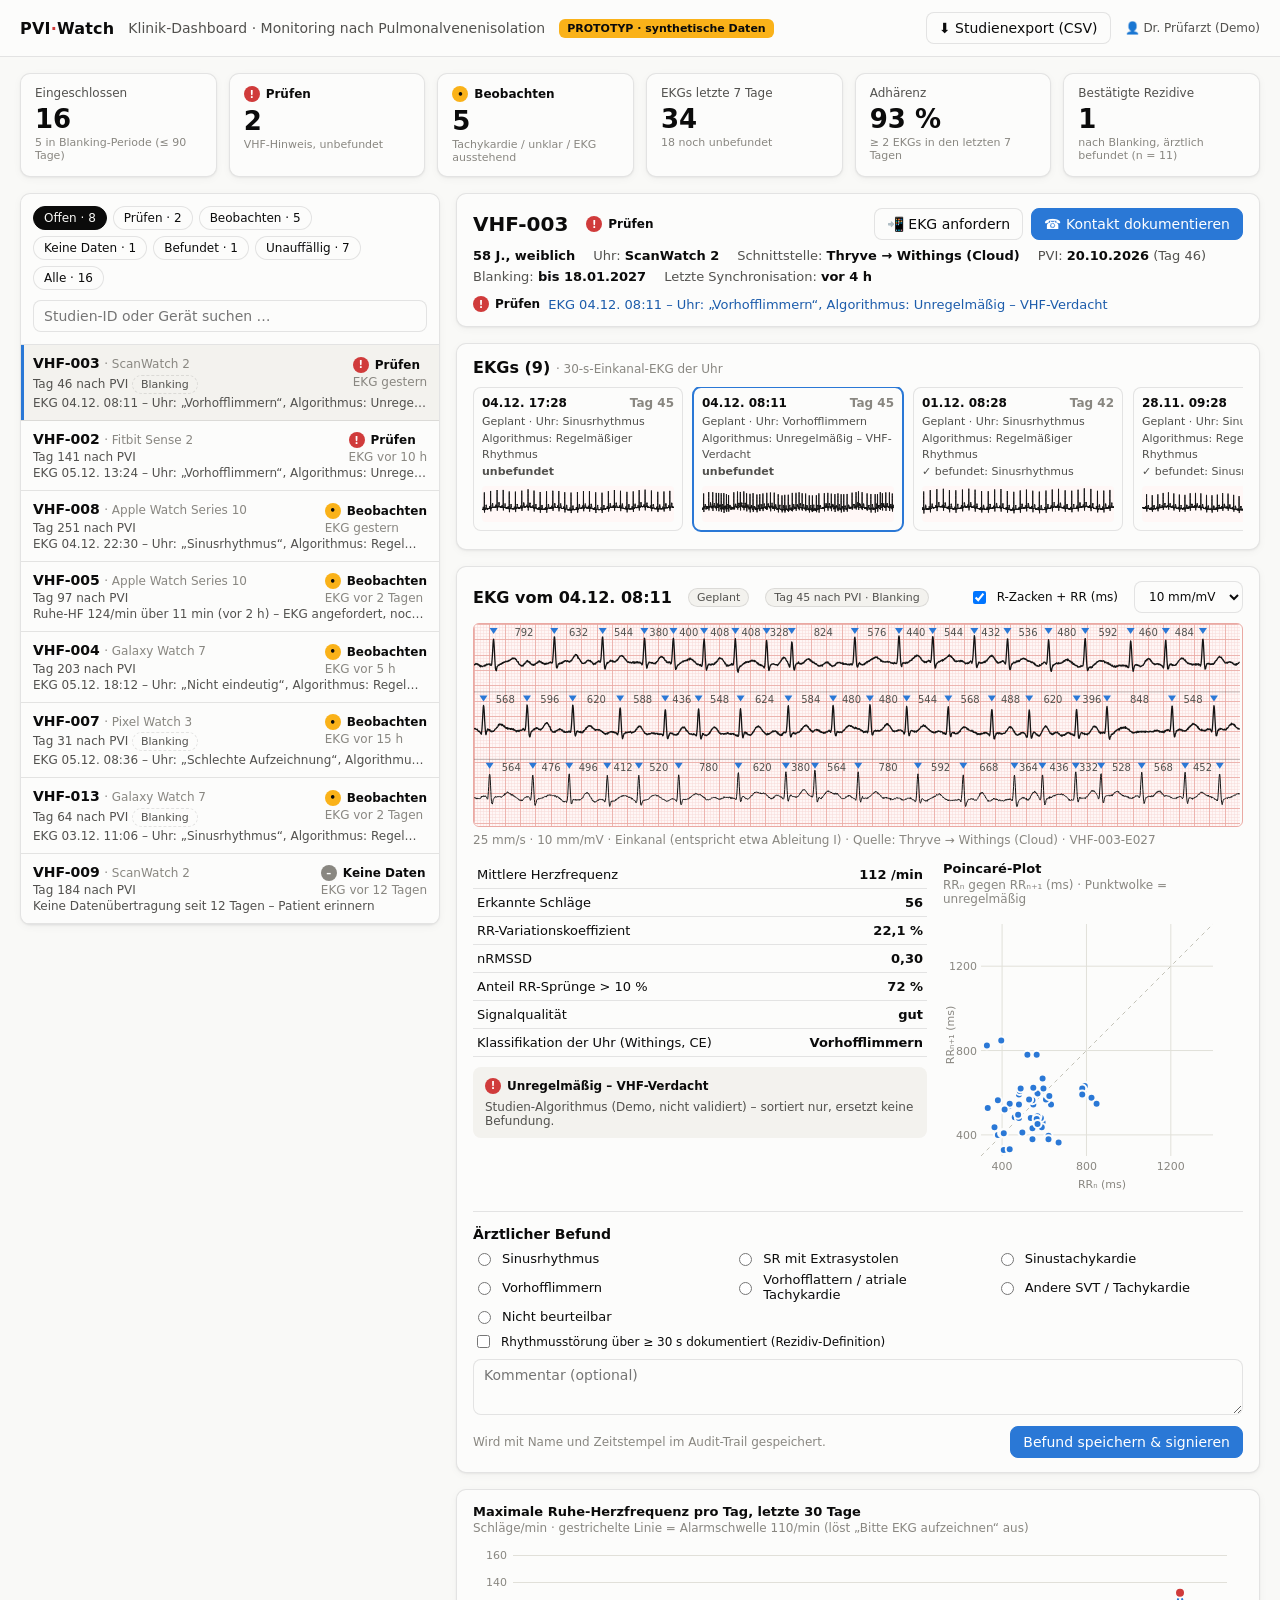
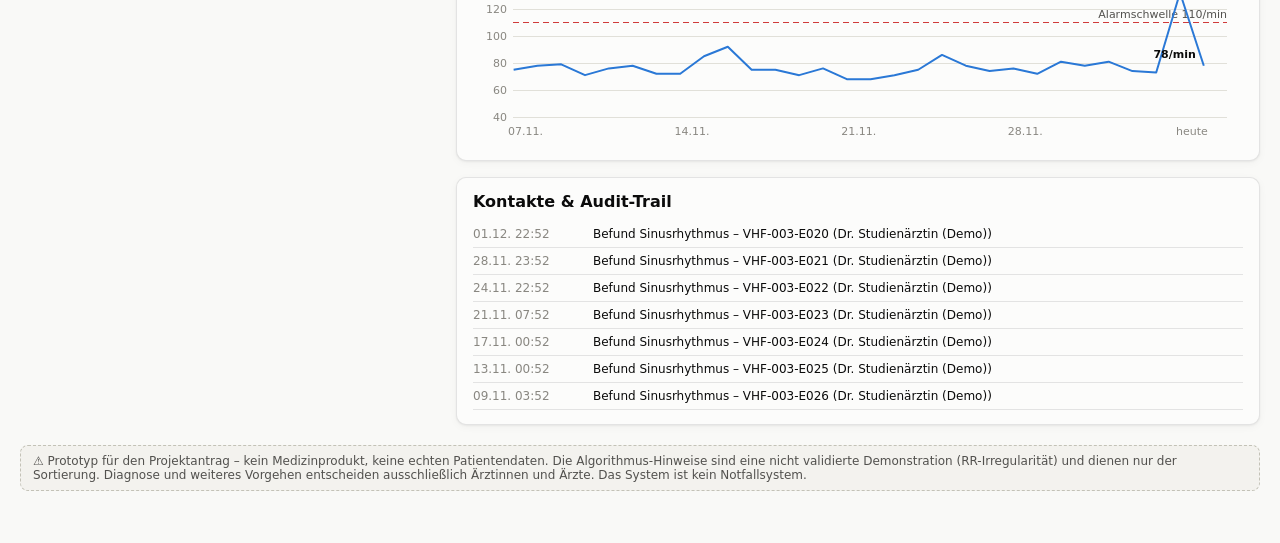
==== dashboard.html @ af29a7f8 "PVI-Watch Prototyp (synthetische Daten) für Projektantrag Co-Authored-By: Claude Opus 5.5 <noreply@a" ====
<!doctype html>
<html lang="de">
<head>
<meta charset="utf-8">
<meta name="robots" content="noindex, nofollow">
<meta name="viewport" content="width=device-width, initial-scale=1">
<title>PVI-Watch · Klinik-Dashboard (Prototyp)</title>
<link rel="stylesheet" href="assets/style.css">
<style>
  .topbar { display: flex; align-items: center; gap: 14px; padding: 12px 20px; background: var(--surface); border-bottom: 1px solid var(--border); position: sticky; top: 0; z-index: 10; }
  .logo { font-weight: 700; font-size: 16px; letter-spacing: .2px; }
  .logo span { color: var(--critical); }
  .proto { font-size: 11px; font-weight: 600; padding: 3px 8px; border-radius: 6px; background: var(--warning); color: #0b0b0b; }
  .wrap { padding: 16px 20px 40px; max-width: 1640px; margin: 0 auto; }
  .kpis { display: grid; grid-template-columns: repeat(6, minmax(0, 1fr)); gap: 12px; margin-bottom: 16px; }
  .kpi { padding: 12px 14px; }
  .kpi .v { font-size: 26px; font-weight: 600; margin-top: 4px; }
  .kpi .l { font-size: 12px; color: var(--ink-2); display: flex; align-items: center; gap: 6px; }
  .kpi .s { font-size: 11px; color: var(--muted); margin-top: 2px; }
  .layout { display: grid; grid-template-columns: 420px minmax(0, 1fr); gap: 16px; align-items: start; }
  .list { padding: 0; overflow: hidden; position: sticky; top: 70px; max-height: calc(100vh - 90px); display: flex; flex-direction: column; }
  .list-head { padding: 12px; border-bottom: 1px solid var(--border); display: flex; flex-direction: column; gap: 10px; }
  .chips { display: flex; flex-wrap: wrap; gap: 6px; }
  .chip { font-size: 12px; padding: 4px 10px; border-radius: 99px; }
  .chip.active { background: var(--ink); color: var(--page); border-color: var(--ink); }
  .plist { overflow: auto; }
  .prow { padding: 10px 12px; border-bottom: 1px solid var(--border); cursor: pointer; display: grid; grid-template-columns: 1fr auto; gap: 2px 10px; }
  .prow:hover { background: var(--surface-2); }
  .prow.sel { background: var(--surface-2); box-shadow: inset 3px 0 0 var(--accent); }
  .prow .id { font-weight: 600; }
  .prow .why { grid-column: 1 / -1; font-size: 12px; color: var(--ink-2); white-space: nowrap; overflow: hidden; text-overflow: ellipsis; }
  .detail { display: flex; flex-direction: column; gap: 16px; min-width: 0; }
  .sec { padding: 14px 16px; }
  .sec h2 { margin-bottom: 10px; }
  .phead { display: flex; flex-wrap: wrap; align-items: center; gap: 10px 18px; }
  .phead .pid { font-size: 20px; font-weight: 700; }
  .facts { display: flex; flex-wrap: wrap; gap: 6px 18px; font-size: 13px; color: var(--ink-2); margin-top: 8px; }
  .facts b { color: var(--ink); font-weight: 600; }
  .reasons { margin: 12px 0 0; padding: 0; list-style: none; display: flex; flex-direction: column; gap: 6px; }
  .reasons li { display: flex; gap: 8px; align-items: center; font-size: 13px; }
  .reasons li a { cursor: pointer; }
  .ecg-strip { display: flex; gap: 10px; overflow-x: auto; padding-bottom: 4px; }
  .ecard { flex: 0 0 210px; border: 1px solid var(--border); border-radius: 8px; padding: 8px; cursor: pointer; background: var(--surface); }
  .ecard.sel { outline: 2px solid var(--accent); outline-offset: -1px; }
  .ecard .t { font-size: 12px; font-weight: 600; display: flex; justify-content: space-between; gap: 6px; }
  .ecard .c { font-size: 11px; color: var(--ink-2); margin-top: 4px; line-height: 1.5; }
  .ecard canvas { display: block; margin-top: 6px; border-radius: 4px; }
  .viewer-head { display: flex; flex-wrap: wrap; gap: 8px 16px; align-items: center; margin-bottom: 10px; }
  .ecgwrap { position: relative; border-radius: 6px; overflow: hidden; border: 1px solid var(--ecg-major); }
  .ecgwrap canvas { display: block; }
  .hline { position: absolute; top: 0; width: 1px; background: var(--accent); pointer-events: none; display: none; }
  .grid2 { display: grid; grid-template-columns: minmax(0, 1fr) 300px; gap: 16px; margin-top: 14px; }
  table.meas { width: 100%; border-collapse: collapse; font-size: 13px; }
  table.meas td { padding: 6px 4px; border-bottom: 1px solid var(--border); }
  table.meas td:last-child { text-align: right; font-variant-numeric: tabular-nums; font-weight: 600; }
  .algo-box { margin-top: 10px; padding: 10px 12px; border-radius: 8px; background: var(--surface-2); font-size: 13px; }
  .review { margin-top: 14px; padding-top: 14px; border-top: 1px solid var(--border); }
  .opts { display: grid; grid-template-columns: repeat(auto-fill, minmax(220px, 1fr)); gap: 6px 14px; margin: 8px 0; }
  .opts label { display: flex; gap: 8px; align-items: center; font-size: 13px; cursor: pointer; }
  .signed { padding: 10px 12px; border-radius: 8px; border: 1px solid var(--border); display: flex; gap: 12px; align-items: center; flex-wrap: wrap; }
  .chart-title { font-size: 13px; font-weight: 600; margin-bottom: 2px; }
  .chart-sub { font-size: 12px; color: var(--muted); margin-bottom: 8px; }
  .log { list-style: none; margin: 0; padding: 0; font-size: 12px; }
  .log li { padding: 6px 0; border-bottom: 1px solid var(--border); display: grid; grid-template-columns: 110px 1fr; gap: 10px; }
  .modal-bg { position: fixed; inset: 0; background: rgba(0,0,0,.35); display: none; place-items: center; z-index: 40; }
  .modal { width: 440px; padding: 18px; display: flex; flex-direction: column; gap: 10px; }
  .empty { padding: 40px; text-align: center; color: var(--muted); }
  @media (max-width: 1200px) { .kpis { grid-template-columns: repeat(3, 1fr); } .layout { grid-template-columns: 1fr; } .list { position: static; max-height: 420px; } .grid2 { grid-template-columns: 1fr; } }
</style>
</head>
<body>
<div class="topbar">
  <div class="logo">PVI<span>·</span>Watch</div>
  <div class="ink2">Klinik-Dashboard · Monitoring nach Pulmonalvenenisolation</div>
  <span class="proto">PROTOTYP · synthetische Daten</span>
  <div class="spacer"></div>
  <button id="btnExport" title="Alle EKGs mit Algorithmus-Hinweis und ärztlichem Befund als CSV (für Statistik/REDCap)">⬇ Studienexport (CSV)</button>
  <span class="small ink2">👤 Dr. Prüfarzt (Demo)</span>
</div>

<div class="wrap">
  <div class="kpis" id="kpis"></div>
  <div class="layout">
    <aside class="card list">
      <div class="list-head">
        <div class="chips" id="chips"></div>
        <input type="search" id="search" placeholder="Studien-ID oder Gerät suchen …">
      </div>
      <div class="plist" id="plist"></div>
    </aside>
    <section class="detail" id="detail"></section>
  </div>
  <p class="disclaimer" style="margin-top:20px">
    ⚠ Prototyp für den Projektantrag – kein Medizinprodukt, keine echten Patientendaten. Die Algorithmus-Hinweise sind eine
    nicht validierte Demonstration (RR-Irregularität) und dienen nur der Sortierung. Diagnose und weiteres Vorgehen entscheiden ausschließlich Ärztinnen und Ärzte.
    Das System ist kein Notfallsystem.
  </p>
</div>

<div class="modal-bg" id="modalBg">
  <div class="card modal">
    <h2>Patientenkontakt dokumentieren</h2>
    <div class="small ink2" id="modalPid"></div>
    <label class="small">Art des Kontakts
      <select id="cMethod" style="width:100%;margin-top:4px">
        <option>Telefonat</option><option>Nachricht über Studien-App</option><option>Videosprechstunde</option><option>Einbestellung Rhythmusambulanz</option><option>Nicht erreicht</option>
      </select>
    </label>
    <label class="small">Notiz / Ergebnis
      <textarea id="cNote" placeholder="z. B. Patient symptomatisch, Termin Langzeit-EKG am …"></textarea>
    </label>
    <div class="row"><div class="spacer"></div><button id="cCancel">Abbrechen</button><button class="primary" id="cSave">Speichern</button></div>
  </div>
</div>

<div class="tooltip" id="tip"></div>
<div class="toast" id="toast"></div>

<script src="assets/ecg.js"></script>
<script src="assets/data.js"></script>
<script src="assets/dashboard.js"></script>
</body>
</html>
---- assets/style.css ----
/* PVI-Watch Prototyp – gemeinsame Styles */
:root {
  color-scheme: light;
  --page: #f9f9f7;
  --surface: #fcfcfb;
  --surface-2: #f3f2ee;
  --ink: #0b0b0b;
  --ink-2: #52514e;
  --muted: #898781;
  --grid: #e1e0d9;
  --axis: #c3c2b7;
  --border: rgba(11, 11, 11, 0.10);
  --accent: #2a78d6;
  --accent-ink: #1c5cab;
  --good: #0ca30c;
  --good-ink: #006300;
  --warning: #fab219;
  --serious: #ec835a;
  --critical: #d03b3b;
  --none: #898781;
  --ecg-paper: #fff7f6;
  --ecg-minor: #f6d9d6;
  --ecg-major: #eaa9a3;
  --ecg-trace: #141414;
  --radius: 10px;
  --shadow: 0 1px 2px rgba(0,0,0,.05), 0 2px 8px rgba(0,0,0,.04);
  font-family: system-ui, -apple-system, "Segoe UI", sans-serif;
  font-size: 14px;
  color: var(--ink);
  background: var(--page);
}
@media (prefers-color-scheme: dark) {
  :root {
    color-scheme: dark;
    --page: #0d0d0d;
    --surface: #1a1a19;
    --surface-2: #232321;
    --ink: #f0efec;
    --ink-2: #c3c2b7;
    --grid: #2c2c2a;
    --axis: #383835;
    --border: rgba(255,255,255,0.10);
    --accent: #3987e5;
    --accent-ink: #86b6ef;
    --good-ink: #0ca30c;
    --shadow: none;
  }
}
* { box-sizing: border-box; }
body { margin: 0; background: var(--page); color: var(--ink); }
h1, h2, h3, h4 { margin: 0; font-weight: 600; }
h1 { font-size: 22px; }
h2 { font-size: 16px; }
h3 { font-size: 14px; }
a { color: var(--accent-ink); }
button {
  font: inherit; cursor: pointer; border-radius: 8px; border: 1px solid var(--border);
  background: var(--surface); color: var(--ink); padding: 7px 12px;
}
button:hover { background: var(--surface-2); }
button.primary { background: var(--accent); border-color: var(--accent); color: #fff; }
button.primary:hover { filter: brightness(1.07); }
button.danger { border-color: var(--critical); color: var(--critical); }
button:disabled { opacity: .5; cursor: default; }
input[type=text], input[type=search], textarea, select {
  font: inherit; color: var(--ink); background: var(--surface);
  border: 1px solid var(--border); border-radius: 8px; padding: 7px 10px;
}
textarea { width: 100%; resize: vertical; min-height: 56px; }
.card { background: var(--surface); border: 1px solid var(--border); border-radius: var(--radius); box-shadow: var(--shadow); }
.muted { color: var(--muted); }
.ink2 { color: var(--ink-2); }
.small { font-size: 12px; }
.tnum { font-variant-numeric: tabular-nums; }
.row { display: flex; gap: 8px; align-items: center; }
.spacer { flex: 1; }

/* Status-Badges: Farbe + Symbol + Text (nie Farbe allein) */
.badge { display: inline-flex; align-items: center; gap: 6px; font-size: 12px; font-weight: 600; color: var(--ink); white-space: nowrap; }
.badge .dot { width: 16px; height: 16px; border-radius: 50%; display: inline-grid; place-items: center; font-size: 10px; font-weight: 800; color: #fff; }
.badge.critical .dot { background: var(--critical); }
.badge.warning .dot { background: var(--warning); color: #0b0b0b; }
.badge.good .dot { background: var(--good); }
.badge.none .dot { background: var(--none); }
.badge.info .dot, .badge.done .dot { background: var(--accent); }

.pill { display: inline-block; font-size: 11px; padding: 2px 8px; border-radius: 99px; background: var(--surface-2); color: var(--ink-2); border: 1px solid var(--border); white-space: nowrap; }
.pill.endpoint { background: var(--critical); color: #fff; border-color: transparent; }
.pill.blanking { background: transparent; border-style: dashed; }

.disclaimer { font-size: 12px; color: var(--ink-2); background: var(--surface-2); border: 1px dashed var(--axis); border-radius: 8px; padding: 8px 12px; }

.tooltip {
  position: fixed; pointer-events: none; z-index: 50; background: var(--surface); color: var(--ink);
  border: 1px solid var(--border); box-shadow: 0 4px 16px rgba(0,0,0,.12); border-radius: 8px;
  padding: 6px 9px; font-size: 12px; line-height: 1.45; display: none; white-space: nowrap;
}
.tooltip b { font-weight: 600; }

.toast {
  position: fixed; right: 20px; bottom: 20px; z-index: 60; background: var(--ink); color: var(--page);
  padding: 10px 14px; border-radius: 10px; font-size: 13px; box-shadow: 0 6px 20px rgba(0,0,0,.2);
  transform: translateY(20px); opacity: 0; transition: all .25s;
}
.toast.show { transform: none; opacity: 1; }
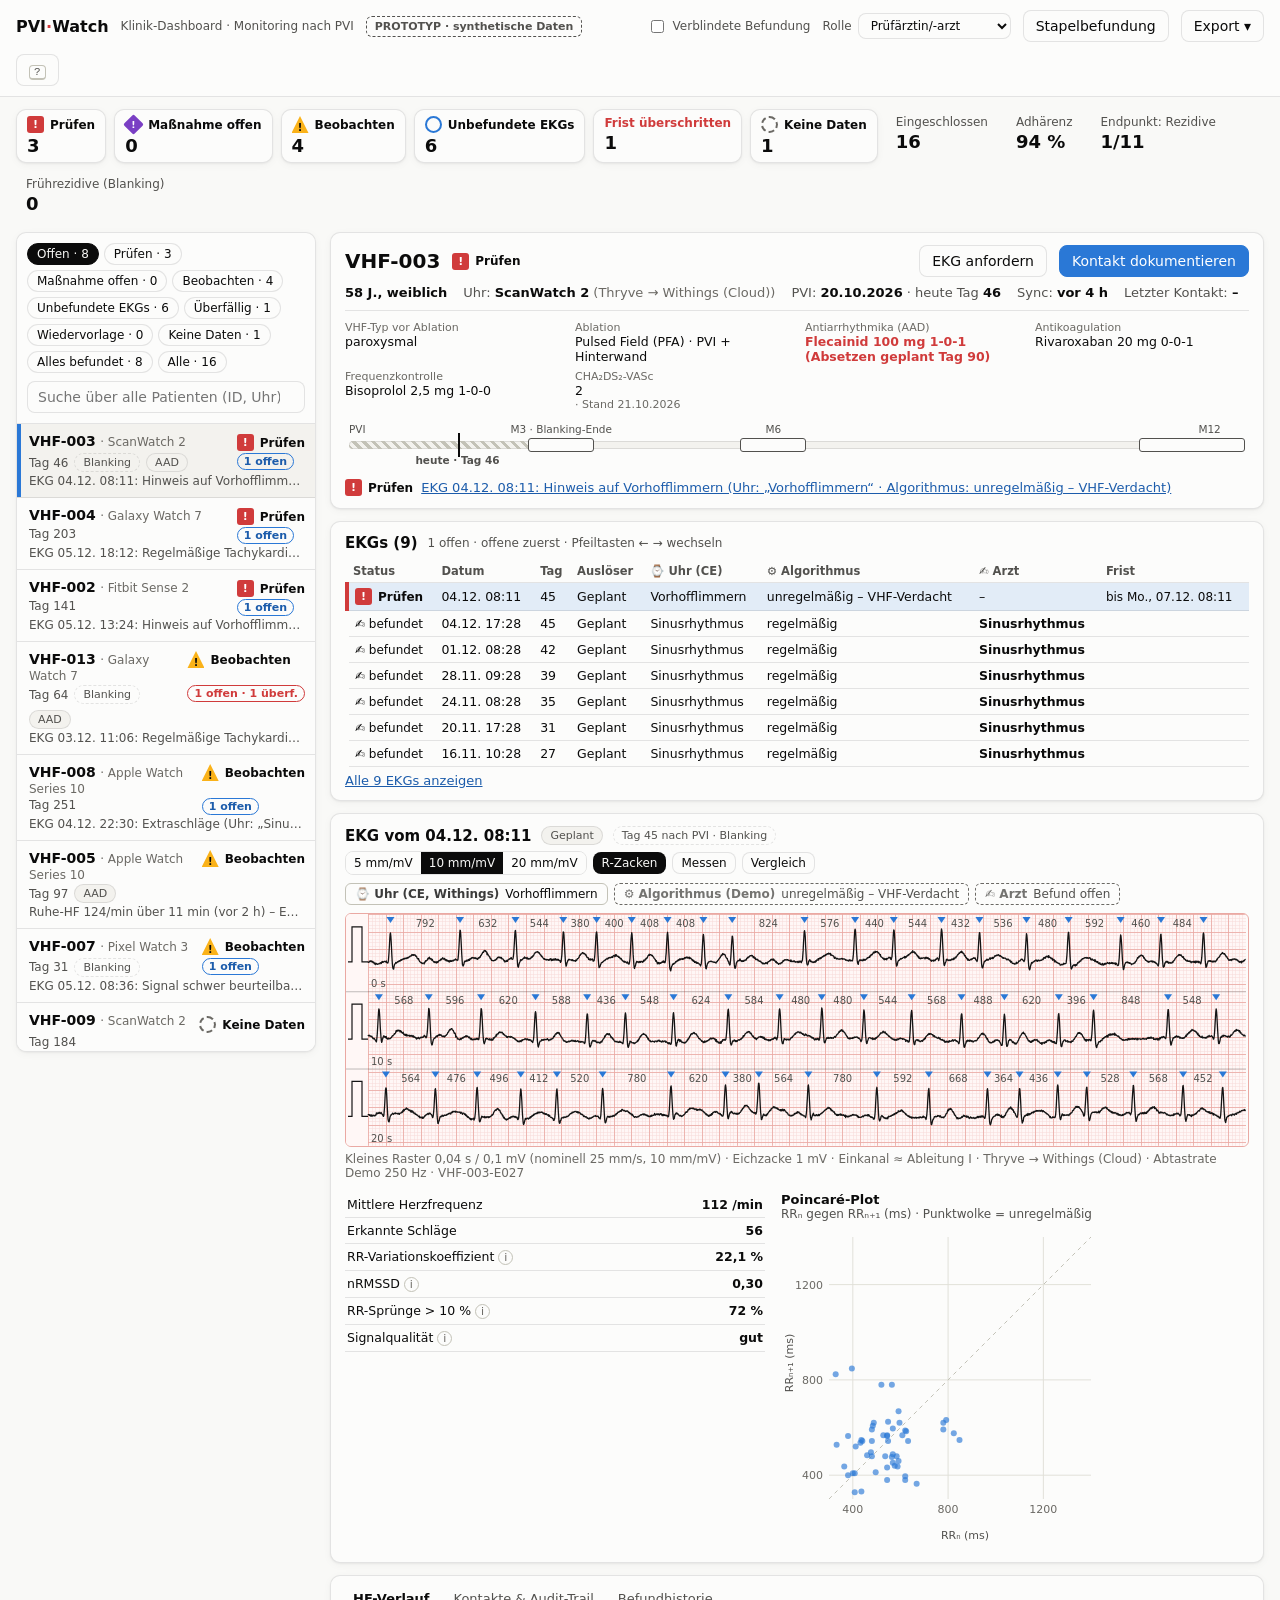
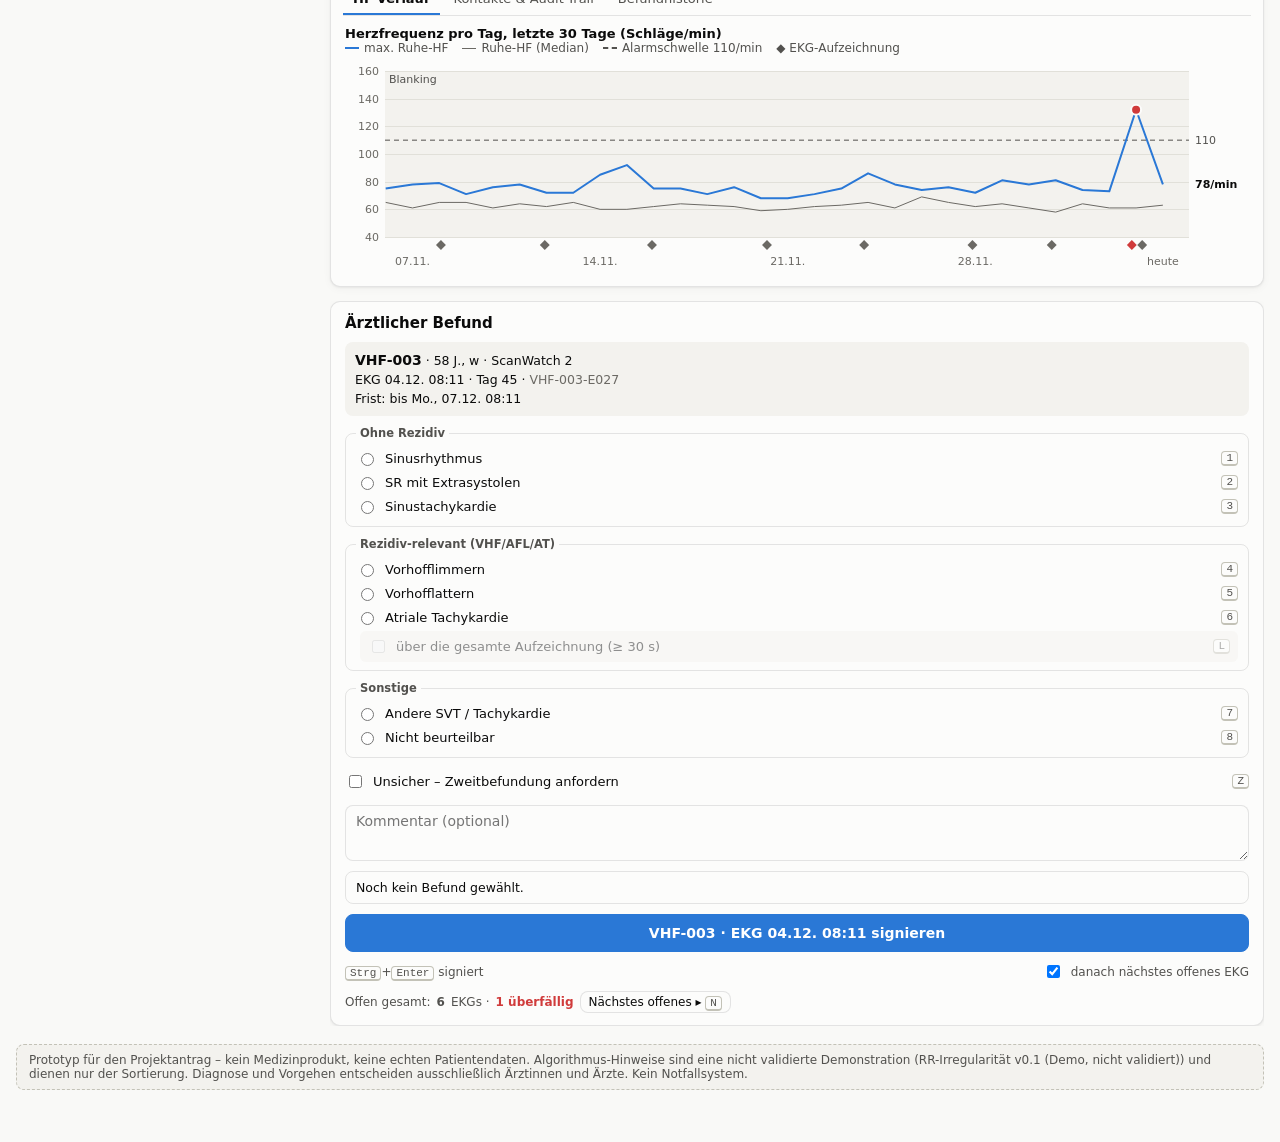
==== commit 611bd76e: "Dashboard v2 nach Usability-Tests: Endpunkt-Logik, Befund-Versionierung, Befundspalte, Tastatur, Sta" ====
--- a/dashboard.html
+++ b/dashboard.html
@@ -7,114 +7,206 @@
 <title>PVI-Watch · Klinik-Dashboard (Prototyp)</title>
 <link rel="stylesheet" href="assets/style.css">
 <style>
-  .topbar { display: flex; align-items: center; gap: 14px; padding: 12px 20px; background: var(--surface); border-bottom: 1px solid var(--border); position: sticky; top: 0; z-index: 10; }
-  .logo { font-weight: 700; font-size: 16px; letter-spacing: .2px; }
+  .topbar { display: flex; align-items: center; gap: 12px; padding: 10px 16px; background: var(--surface); border-bottom: 1px solid var(--border); position: sticky; top: 0; z-index: 20; flex-wrap: wrap; }
+  .logo { font-weight: 700; font-size: 16px; }
   .logo span { color: var(--critical); }
-  .proto { font-size: 11px; font-weight: 600; padding: 3px 8px; border-radius: 6px; background: var(--warning); color: #0b0b0b; }
-  .wrap { padding: 16px 20px 40px; max-width: 1640px; margin: 0 auto; }
-  .kpis { display: grid; grid-template-columns: repeat(6, minmax(0, 1fr)); gap: 12px; margin-bottom: 16px; }
-  .kpi { padding: 12px 14px; }
-  .kpi .v { font-size: 26px; font-weight: 600; margin-top: 4px; }
+  .proto { font-size: 11px; font-weight: 600; padding: 3px 8px; border-radius: 6px; border: 1px dashed var(--ink-2); color: var(--ink-2); }
+  .tb-ctrl { display: flex; align-items: center; gap: 6px; font-size: 12px; color: var(--ink-2); }
+  .tb-ctrl select { padding: 4px 8px; font-size: 12px; }
+  .menu { position: relative; }
+  .menu-pop { position: absolute; right: 0; top: calc(100% + 4px); z-index: 30; min-width: 280px; padding: 6px; display: none; }
+  .menu-pop.open { display: block; }
+  .menu-pop button { display: block; width: 100%; text-align: left; border: 0; padding: 8px 10px; }
+  .menu-pop button small { display: block; color: var(--muted); }
+
+  .wrap { padding: 12px 16px 40px; }
+  .kpis { display: flex; gap: 8px; flex-wrap: wrap; margin-bottom: 12px; align-items: stretch; }
+  .kpi { display: flex; flex-direction: column; gap: 2px; padding: 7px 12px; min-width: 112px; text-align: left; border-radius: 10px; }
+  .kpi .v { font-size: 20px; font-weight: 650; font-variant-numeric: tabular-nums; }
   .kpi .l { font-size: 12px; color: var(--ink-2); display: flex; align-items: center; gap: 6px; }
-  .kpi .s { font-size: 11px; color: var(--muted); margin-top: 2px; }
-  .layout { display: grid; grid-template-columns: 420px minmax(0, 1fr); gap: 16px; align-items: start; }
-  .list { padding: 0; overflow: hidden; position: sticky; top: 70px; max-height: calc(100vh - 90px); display: flex; flex-direction: column; }
-  .list-head { padding: 12px; border-bottom: 1px solid var(--border); display: flex; flex-direction: column; gap: 10px; }
-  .chips { display: flex; flex-wrap: wrap; gap: 6px; }
-  .chip { font-size: 12px; padding: 4px 10px; border-radius: 99px; }
+  .kpi.active { outline: 2px solid var(--accent); }
+  .kpi-sep { width: 1px; background: var(--border); margin: 0 4px; }
+  .kpi.stat { background: transparent; box-shadow: none; cursor: default; }
+  .kpi.stat:hover { background: transparent; }
+
+  .layout { display: grid; grid-template-columns: 330px minmax(0, 1fr) 360px; gap: 14px; align-items: start; }
+  .list { padding: 0; overflow: hidden; position: sticky; top: 64px; max-height: calc(100vh - 80px); display: flex; flex-direction: column; }
+  .list-head { padding: 10px; border-bottom: 1px solid var(--border); display: flex; flex-direction: column; gap: 8px; }
+  .chips { display: flex; flex-wrap: wrap; gap: 5px; }
+  .chip { font-size: 12px; padding: 3px 9px; border-radius: 99px; }
   .chip.active { background: var(--ink); color: var(--page); border-color: var(--ink); }
+  .filter-note { font-size: 12px; color: var(--ink-2); background: var(--surface-2); border-radius: 6px; padding: 5px 8px; }
   .plist { overflow: auto; }
-  .prow { padding: 10px 12px; border-bottom: 1px solid var(--border); cursor: pointer; display: grid; grid-template-columns: 1fr auto; gap: 2px 10px; }
-  .prow:hover { background: var(--surface-2); }
-  .prow.sel { background: var(--surface-2); box-shadow: inset 3px 0 0 var(--accent); }
-  .prow .id { font-weight: 600; }
+  .prow { display: grid; grid-template-columns: 1fr auto; gap: 2px 8px; width: 100%; text-align: left; border: 0; border-bottom: 1px solid var(--border); border-radius: 0; padding: 9px 10px 9px 12px; background: var(--surface); position: relative; }
+  .prow.sel { background: var(--surface-2); box-shadow: inset 4px 0 0 var(--accent); }
+  .prow .id { font-weight: 650; }
   .prow .why { grid-column: 1 / -1; font-size: 12px; color: var(--ink-2); white-space: nowrap; overflow: hidden; text-overflow: ellipsis; }
-  .detail { display: flex; flex-direction: column; gap: 16px; min-width: 0; }
-  .sec { padding: 14px 16px; }
-  .sec h2 { margin-bottom: 10px; }
-  .phead { display: flex; flex-wrap: wrap; align-items: center; gap: 10px 18px; }
+  .prow .meta { font-size: 12px; color: var(--ink-2); display: flex; gap: 6px; flex-wrap: wrap; align-items: center; }
+  .cnt { font-size: 11px; font-weight: 650; padding: 1px 6px; border-radius: 99px; border: 1px solid var(--accent); color: var(--accent-ink); }
+  .cnt.over { border-color: var(--critical); color: var(--critical); }
+
+  .main { display: flex; flex-direction: column; gap: 12px; min-width: 0; }
+  .sec { padding: 12px 14px; }
+  .sec-h { display: flex; align-items: center; gap: 10px; margin-bottom: 8px; flex-wrap: wrap; }
+  .sec-h h2 { font-size: 15px; }
+  .phead { display: flex; flex-wrap: wrap; align-items: center; gap: 8px 12px; }
   .phead .pid { font-size: 20px; font-weight: 700; }
-  .facts { display: flex; flex-wrap: wrap; gap: 6px 18px; font-size: 13px; color: var(--ink-2); margin-top: 8px; }
+  .facts { display: flex; flex-wrap: wrap; gap: 4px 16px; font-size: 13px; color: var(--ink-2); margin-top: 8px; }
   .facts b { color: var(--ink); font-weight: 600; }
-  .reasons { margin: 12px 0 0; padding: 0; list-style: none; display: flex; flex-direction: column; gap: 6px; }
-  .reasons li { display: flex; gap: 8px; align-items: center; font-size: 13px; }
-  .reasons li a { cursor: pointer; }
-  .ecg-strip { display: flex; gap: 10px; overflow-x: auto; padding-bottom: 4px; }
-  .ecard { flex: 0 0 210px; border: 1px solid var(--border); border-radius: 8px; padding: 8px; cursor: pointer; background: var(--surface); }
-  .ecard.sel { outline: 2px solid var(--accent); outline-offset: -1px; }
-  .ecard .t { font-size: 12px; font-weight: 600; display: flex; justify-content: space-between; gap: 6px; }
-  .ecard .c { font-size: 11px; color: var(--ink-2); margin-top: 4px; line-height: 1.5; }
-  .ecard canvas { display: block; margin-top: 6px; border-radius: 4px; }
-  .viewer-head { display: flex; flex-wrap: wrap; gap: 8px 16px; align-items: center; margin-bottom: 10px; }
-  .ecgwrap { position: relative; border-radius: 6px; overflow: hidden; border: 1px solid var(--ecg-major); }
+  .clin { display: grid; grid-template-columns: repeat(auto-fill, minmax(190px, 1fr)); gap: 6px 16px; margin-top: 10px; padding-top: 10px; border-top: 1px solid var(--border); font-size: 12.5px; }
+  .clin div span { display: block; color: var(--muted); font-size: 11px; }
+  .clin .warnv { color: var(--critical); font-weight: 600; }
+  .timeline { position: relative; height: 46px; margin: 12px 4px 2px; }
+  .tl-bar { position: absolute; left: 0; right: 0; top: 18px; height: 8px; background: var(--surface-2); border-radius: 4px; border: 1px solid var(--border); }
+  .tl-blank { position: absolute; top: 18px; height: 8px; background: repeating-linear-gradient(45deg, var(--axis) 0 3px, transparent 3px 7px); border-radius: 4px 0 0 4px; }
+  .tl-win { position: absolute; top: 15px; height: 14px; border-radius: 3px; border: 1.5px solid var(--ink-2); background: var(--surface); }
+  .tl-win.due { border-color: var(--warning); background: color-mix(in srgb, var(--warning) 25%, transparent); }
+  .tl-win.done { border-color: var(--good); background: color-mix(in srgb, var(--good) 20%, transparent); }
+  .tl-lab { position: absolute; top: 0; font-size: 10.5px; color: var(--ink-2); transform: translateX(-50%); white-space: nowrap; }
+  .tl-lab.b { top: 31px; }
+  .tl-today { position: absolute; top: 10px; width: 2px; height: 24px; background: var(--ink); }
+  .tl-ev { position: absolute; top: 16px; width: 12px; height: 12px; background: var(--critical); transform: translateX(-50%) rotate(45deg); border: 2px solid var(--surface); }
+  .reasons { margin: 10px 0 0; padding: 0; list-style: none; display: flex; flex-direction: column; gap: 5px; }
+  .reasons li { display: flex; gap: 8px; align-items: center; font-size: 13px; flex-wrap: wrap; }
+  .linkbtn { border: 0; background: none; padding: 0; color: var(--accent-ink); text-decoration: underline; font-size: 13px; text-align: left; }
+  .mini { font-size: 12px; padding: 3px 8px; }
+
+  table.ecgs { width: 100%; border-collapse: collapse; font-size: 12.5px; }
+  table.ecgs th { text-align: left; font-weight: 600; color: var(--ink-2); font-size: 11.5px; padding: 4px 6px; border-bottom: 1px solid var(--border); white-space: nowrap; }
+  table.ecgs td { padding: 5px 6px; border-bottom: 1px solid var(--border); white-space: nowrap; }
+  table.ecgs tr.erow { cursor: pointer; }
+  table.ecgs tr.erow:hover td { background: var(--surface-2); }
+  table.ecgs tr.erow.sel td { background: color-mix(in srgb, var(--accent) 12%, transparent); }
+  table.ecgs tr.erow td:first-child { border-left: 4px solid transparent; }
+  table.ecgs tr.erow.st-critical td:first-child { border-left-color: var(--critical); }
+  table.ecgs tr.erow.st-warning td:first-child { border-left-color: var(--warning); }
+  table.ecgs tr.erow.st-todo td:first-child { border-left-color: var(--accent); }
+  .over { color: var(--critical); font-weight: 600; }
+  .draft { font-size: 11px; color: var(--action); font-weight: 650; }
+
+  .viewer-head { display: flex; flex-wrap: wrap; gap: 6px 10px; align-items: center; margin-bottom: 8px; }
+  .srcs { display: flex; flex-wrap: wrap; gap: 6px; margin-bottom: 8px; }
+  .ctrls { display: flex; gap: 6px; align-items: center; flex-wrap: wrap; font-size: 12px; }
+  .ctrls .seg { display: inline-flex; border: 1px solid var(--border); border-radius: 8px; overflow: hidden; }
+  .ctrls .seg button { border: 0; border-radius: 0; padding: 4px 8px; font-size: 12px; }
+  .ctrls .seg button.on, .ctrls button.on { background: var(--ink); color: var(--page); }
+  .ecgwrap { position: relative; border-radius: 6px; overflow: hidden; border: 1px solid var(--ecg-major); user-select: none; }
   .ecgwrap canvas { display: block; }
-  .hline { position: absolute; top: 0; width: 1px; background: var(--accent); pointer-events: none; display: none; }
-  .grid2 { display: grid; grid-template-columns: minmax(0, 1fr) 300px; gap: 16px; margin-top: 14px; }
-  table.meas { width: 100%; border-collapse: collapse; font-size: 13px; }
-  table.meas td { padding: 6px 4px; border-bottom: 1px solid var(--border); }
-  table.meas td:last-child { text-align: right; font-variant-numeric: tabular-nums; font-weight: 600; }
-  .algo-box { margin-top: 10px; padding: 10px 12px; border-radius: 8px; background: var(--surface-2); font-size: 13px; }
-  .review { margin-top: 14px; padding-top: 14px; border-top: 1px solid var(--border); }
-  .opts { display: grid; grid-template-columns: repeat(auto-fill, minmax(220px, 1fr)); gap: 6px 14px; margin: 8px 0; }
-  .opts label { display: flex; gap: 8px; align-items: center; font-size: 13px; cursor: pointer; }
-  .signed { padding: 10px 12px; border-radius: 8px; border: 1px solid var(--border); display: flex; gap: 12px; align-items: center; flex-wrap: wrap; }
-  .chart-title { font-size: 13px; font-weight: 600; margin-bottom: 2px; }
-  .chart-sub { font-size: 12px; color: var(--muted); margin-bottom: 8px; }
-  .log { list-style: none; margin: 0; padding: 0; font-size: 12px; }
-  .log li { padding: 6px 0; border-bottom: 1px solid var(--border); display: grid; grid-template-columns: 110px 1fr; gap: 10px; }
-  .modal-bg { position: fixed; inset: 0; background: rgba(0,0,0,.35); display: none; place-items: center; z-index: 40; }
-  .modal { width: 440px; padding: 18px; display: flex; flex-direction: column; gap: 10px; }
-  .empty { padding: 40px; text-align: center; color: var(--muted); }
-  @media (max-width: 1200px) { .kpis { grid-template-columns: repeat(3, 1fr); } .layout { grid-template-columns: 1fr; } .list { position: static; max-height: 420px; } .grid2 { grid-template-columns: 1fr; } }
+  .ecgwrap.measure { cursor: crosshair; }
+  .hline { position: absolute; top: 0; width: 1px; background: var(--ecg-mark); pointer-events: none; display: none; }
+  .caliper { position: absolute; pointer-events: none; display: none; border-left: 1.5px solid var(--action); border-right: 1.5px solid var(--action); background: color-mix(in srgb, var(--action) 12%, transparent); }
+  .caliper span { position: absolute; top: 2px; left: 50%; transform: translateX(-50%); background: var(--action); color: #fff; font-size: 11px; font-weight: 650; padding: 1px 6px; border-radius: 4px; white-space: nowrap; }
+  .cmp-label { font-size: 12px; color: var(--ink-2); margin: 10px 0 4px; }
+  .grid2 { display: grid; grid-template-columns: minmax(0, 420px) 1fr; gap: 16px; margin-top: 12px; align-items: start; }
+  .meas { display: grid; grid-template-columns: 1fr auto; gap: 0; font-size: 12.5px; }
+  .meas > div { padding: 5px 2px; border-bottom: 1px solid var(--border); }
+  .meas > div:nth-child(even) { text-align: right; font-weight: 650; font-variant-numeric: tabular-nums; }
+  .info { cursor: help; color: var(--muted); font-size: 11px; border: 1px solid var(--axis); border-radius: 50%; width: 15px; height: 15px; display: inline-grid; place-items: center; margin-left: 4px; }
+  .chart-title { font-size: 13px; font-weight: 600; }
+  .chart-sub { font-size: 12px; color: var(--ink-2); margin-bottom: 6px; }
+  .legend { display: flex; gap: 14px; font-size: 12px; color: var(--ink-2); margin-bottom: 6px; flex-wrap: wrap; }
+  .legend i { display: inline-block; width: 14px; height: 0; border-top: 2px solid; vertical-align: middle; margin-right: 5px; }
+  .tabs { display: flex; gap: 4px; border-bottom: 1px solid var(--border); margin: -4px -2px 10px; }
+  .tabs button { border: 0; border-radius: 0; background: none; padding: 7px 10px; font-size: 13px; color: var(--ink-2); border-bottom: 2px solid transparent; }
+  .tabs button.on { color: var(--ink); font-weight: 650; border-bottom-color: var(--accent); }
+  .log { list-style: none; margin: 0; padding: 0; font-size: 12.5px; }
+  .log li { padding: 6px 0; border-bottom: 1px solid var(--border); display: grid; grid-template-columns: 96px 1fr; gap: 10px; }
+  .log .who { color: var(--muted); font-size: 11.5px; }
+
+  .review-col { position: sticky; top: 64px; max-height: calc(100vh - 80px); overflow: auto; }
+  .rv { padding: 12px 14px; display: flex; flex-direction: column; gap: 10px; }
+  .rv-target { font-size: 12.5px; padding: 8px 10px; border-radius: 8px; background: var(--surface-2); line-height: 1.5; }
+  .rv-target b { font-size: 14px; }
+  fieldset { border: 1px solid var(--border); border-radius: 8px; padding: 6px 10px 8px; margin: 0; }
+  legend { font-size: 11.5px; color: var(--ink-2); padding: 0 4px; font-weight: 600; }
+  .opt { display: flex; align-items: center; gap: 8px; font-size: 13px; padding: 4px 0; cursor: pointer; }
+  .opt kbd { margin-left: auto; }
+  .rv .sub-opt { margin: 2px 0 0 4px; padding: 6px 8px; border-radius: 6px; background: var(--surface-2); }
+  .rv .sub-opt.disabled { opacity: .45; }
+  .preview { font-size: 12.5px; border-radius: 8px; padding: 8px 10px; border: 1px solid var(--border); }
+  .preview.yes { border-color: var(--critical); background: color-mix(in srgb, var(--critical) 8%, transparent); }
+  .sign { width: 100%; padding: 10px; font-weight: 650; }
+  .hist { font-size: 12px; border-left: 2px solid var(--axis); padding-left: 8px; display: flex; flex-direction: column; gap: 4px; }
+  .hist .old { color: var(--muted); }
+  .hist .old b { text-decoration: line-through; }
+  .ro { font-size: 12.5px; padding: 8px 10px; border-radius: 8px; border: 1px dashed var(--axis); color: var(--ink-2); }
+  .queue { font-size: 12px; color: var(--ink-2); display: flex; align-items: center; gap: 6px; flex-wrap: wrap; }
+
+  dialog { border: 1px solid var(--border); border-radius: 12px; padding: 0; background: var(--surface); color: var(--ink); box-shadow: 0 20px 60px rgba(0,0,0,.25); max-width: min(920px, 96vw); }
+  dialog::backdrop { background: rgba(0,0,0,.35); }
+  .dlg { padding: 18px; display: flex; flex-direction: column; gap: 10px; min-width: 420px; }
+  .dlg label { font-size: 12.5px; display: flex; flex-direction: column; gap: 4px; }
+  .dlg .row2 { display: grid; grid-template-columns: 1fr 1fr; gap: 10px; }
+  .batch-list { max-height: 60vh; overflow: auto; display: flex; flex-direction: column; gap: 8px; }
+  .batch-item { display: grid; grid-template-columns: 24px 150px 1fr; gap: 10px; align-items: center; border: 1px solid var(--border); border-radius: 8px; padding: 6px 8px; }
+  .batch-item canvas { display: block; border-radius: 4px; }
+  .keys { display: grid; grid-template-columns: auto 1fr; gap: 6px 14px; font-size: 13px; }
+  .empty { padding: 30px; text-align: center; color: var(--ink-2); }
+
+  @media (max-width: 1500px) {
+    #userName { display: none; }
+    .kpi { min-width: 0; padding: 6px 10px; }
+    .kpi .v { font-size: 18px; }
+    .kpi-sep { display: none; }
+  }
+  @media (max-width: 1450px) {
+    .layout { grid-template-columns: 300px minmax(0, 1fr); }
+    .review-col { grid-column: 2; position: static; max-height: none; }
+  }
+  @media (max-width: 1100px) {
+    .layout { grid-template-columns: 1fr; }
+    .list { position: static; max-height: 300px; }
+    .review-col { grid-column: 1; }
+    .grid2 { grid-template-columns: 1fr; }
+  }
 </style>
 </head>
 <body>
 <div class="topbar">
   <div class="logo">PVI<span>·</span>Watch</div>
-  <div class="ink2">Klinik-Dashboard · Monitoring nach Pulmonalvenenisolation</div>
-  <span class="proto">PROTOTYP · synthetische Daten</span>
+  <div class="ink2 small">Klinik-Dashboard · Monitoring nach PVI</div>
+  <span class="proto" title="Synthetische Daten, kein Medizinprodukt">PROTOTYP · synthetische Daten</span>
   <div class="spacer"></div>
-  <button id="btnExport" title="Alle EKGs mit Algorithmus-Hinweis und ärztlichem Befund als CSV (für Statistik/REDCap)">⬇ Studienexport (CSV)</button>
-  <span class="small ink2">👤 Dr. Prüfarzt (Demo)</span>
+  <label class="tb-ctrl" title="Uhr- und Algorithmus-Einstufung werden erst nach dem Signieren eingeblendet (vermeidet Anchoring-Bias bei der Referenzbefundung)"><input type="checkbox" id="tBlind"> Verblindete Befundung</label>
+  <label class="tb-ctrl">Rolle
+    <select id="tRole"><option value="pi">Prüfärztin/-arzt</option><option value="nurse">Study Nurse</option><option value="monitor">Monitor (nur lesen)</option></select>
+  </label>
+  <button id="btnBatch" title="Unauffällige Routine-EKGs gesammelt befunden">Stapelbefundung</button>
+  <div class="menu">
+    <button id="btnExport" aria-haspopup="true">Export ▾</button>
+    <div class="card menu-pop" id="exportMenu" role="menu"></div>
+  </div>
+  <button id="btnKeys" title="Tastenkürzel (?)"><kbd>?</kbd></button>
+  <span class="small ink2" id="userName"></span>
 </div>
 
 <div class="wrap">
   <div class="kpis" id="kpis"></div>
   <div class="layout">
-    <aside class="card list">
+    <aside class="card list" aria-label="Patientenliste">
       <div class="list-head">
-        <div class="chips" id="chips"></div>
-        <input type="search" id="search" placeholder="Studien-ID oder Gerät suchen …">
+        <div class="chips" id="chips" role="tablist"></div>
+        <input type="search" id="search" placeholder="Suche über alle Patienten (ID, Uhr) …" aria-label="Patienten suchen">
+        <div class="filter-note" id="filterNote" hidden></div>
       </div>
-      <div class="plist" id="plist"></div>
+      <div class="plist" id="plist" role="listbox" aria-label="Patienten"></div>
     </aside>
-    <section class="detail" id="detail"></section>
+    <section class="main" id="main"></section>
+    <aside class="review-col" id="reviewCol" aria-label="Befundung"></aside>
   </div>
-  <p class="disclaimer" style="margin-top:20px">
-    ⚠ Prototyp für den Projektantrag – kein Medizinprodukt, keine echten Patientendaten. Die Algorithmus-Hinweise sind eine
-    nicht validierte Demonstration (RR-Irregularität) und dienen nur der Sortierung. Diagnose und weiteres Vorgehen entscheiden ausschließlich Ärztinnen und Ärzte.
-    Das System ist kein Notfallsystem.
+  <p class="disclaimer" style="margin-top:18px">
+    Prototyp für den Projektantrag – kein Medizinprodukt, keine echten Patientendaten. Algorithmus-Hinweise sind eine nicht validierte Demonstration (<span id="algoVer"></span>) und dienen nur der Sortierung.
+    Diagnose und Vorgehen entscheiden ausschließlich Ärztinnen und Ärzte. Kein Notfallsystem.
   </p>
 </div>
 
-<div class="modal-bg" id="modalBg">
-  <div class="card modal">
-    <h2>Patientenkontakt dokumentieren</h2>
-    <div class="small ink2" id="modalPid"></div>
-    <label class="small">Art des Kontakts
-      <select id="cMethod" style="width:100%;margin-top:4px">
-        <option>Telefonat</option><option>Nachricht über Studien-App</option><option>Videosprechstunde</option><option>Einbestellung Rhythmusambulanz</option><option>Nicht erreicht</option>
-      </select>
-    </label>
-    <label class="small">Notiz / Ergebnis
-      <textarea id="cNote" placeholder="z. B. Patient symptomatisch, Termin Langzeit-EKG am …"></textarea>
-    </label>
-    <div class="row"><div class="spacer"></div><button id="cCancel">Abbrechen</button><button class="primary" id="cSave">Speichern</button></div>
-  </div>
-</div>
-
-<div class="tooltip" id="tip"></div>
-<div class="toast" id="toast"></div>
+<dialog id="dlgContact"></dialog>
+<dialog id="dlgConfirm"></dialog>
+<dialog id="dlgBatch"></dialog>
+<dialog id="dlgKeys"></dialog>
+
+<div class="tooltip" id="tip" role="tooltip"></div>
+<div class="toast" id="toast" role="status" aria-live="polite"></div>
 
 <script src="assets/ecg.js"></script>
 <script src="assets/data.js"></script>
--- a/assets/style.css
+++ b/assets/style.css
@@ -6,13 +6,13 @@
   --surface-2: #f3f2ee;
   --ink: #0b0b0b;
   --ink-2: #52514e;
-  --muted: #898781;
+  --muted: #6b6964;
   --grid: #e1e0d9;
   --axis: #c3c2b7;
   --border: rgba(11, 11, 11, 0.10);
   --accent: #2a78d6;
   --accent-ink: #1c5cab;
-  --good: #0ca30c;
+  --good: #098309;
   --good-ink: #006300;
   --warning: #fab219;
   --serious: #ec835a;
@@ -22,6 +22,10 @@
   --ecg-minor: #f6d9d6;
   --ecg-major: #eaa9a3;
   --ecg-trace: #141414;
+  --ecg-mark: #2a78d6;
+  --ecg-label: #52514e;
+  --ecg-row: rgba(0,0,0,.25);
+  --action: #7a3fc4;
   --radius: 10px;
   --shadow: 0 1px 2px rgba(0,0,0,.05), 0 2px 8px rgba(0,0,0,.04);
   font-family: system-ui, -apple-system, "Segoe UI", sans-serif;
@@ -40,9 +44,20 @@
     --grid: #2c2c2a;
     --axis: #383835;
     --border: rgba(255,255,255,0.10);
-    --accent: #3987e5;
+    --accent: #2a6fc4;
     --accent-ink: #86b6ef;
+    --muted: #a3a29b;
+    --good: #0ca30c;
     --good-ink: #0ca30c;
+    --critical: #e25555;
+    --action: #9a6be0;
+    --ecg-paper: #1d1615;
+    --ecg-minor: #352321;
+    --ecg-major: #5a3431;
+    --ecg-trace: #f0efec;
+    --ecg-mark: #6da7ec;
+    --ecg-label: #c3c2b7;
+    --ecg-row: rgba(255,255,255,.25);
     --shadow: none;
   }
 }
@@ -75,14 +90,29 @@
 .row { display: flex; gap: 8px; align-items: center; }
 .spacer { flex: 1; }
 
-/* Status-Badges: Farbe + Symbol + Text (nie Farbe allein) */
+/* Status-Badges: Farbe + Form + Symbol + Text (nie Farbe allein) */
 .badge { display: inline-flex; align-items: center; gap: 6px; font-size: 12px; font-weight: 600; color: var(--ink); white-space: nowrap; }
-.badge .dot { width: 16px; height: 16px; border-radius: 50%; display: inline-grid; place-items: center; font-size: 10px; font-weight: 800; color: #fff; }
-.badge.critical .dot { background: var(--critical); }
-.badge.warning .dot { background: var(--warning); color: #0b0b0b; }
-.badge.good .dot { background: var(--good); }
-.badge.none .dot { background: var(--none); }
-.badge.info .dot, .badge.done .dot { background: var(--accent); }
+.badge .dot { width: 17px; height: 17px; display: inline-grid; place-items: center; font-size: 11px; font-weight: 800; color: #fff; flex: 0 0 auto; }
+.badge.critical .dot { background: var(--critical); border-radius: 3px; }                       /* Quadrat */
+.badge.action .dot { background: var(--action); border-radius: 2px; transform: rotate(45deg) scale(.86); }  /* Raute */
+.badge.action .dot > span { transform: rotate(-45deg); }
+.badge.warning .dot { background: var(--warning); color: #0b0b0b; clip-path: polygon(50% 0, 100% 100%, 0 100%); padding-top: 5px; font-size: 10px; } /* Dreieck */
+.badge.todo .dot { background: transparent; border: 2px solid var(--accent); color: var(--accent); border-radius: 50%; } /* Ring */
+.badge.none .dot { background: transparent; border: 2px dashed var(--muted); color: var(--muted); border-radius: 50%; } /* gestrichelt */
+.badge.good .dot { background: var(--good); border-radius: 50%; }                              /* Kreis */
+.badge.info .dot { background: var(--accent); border-radius: 50%; }
+
+/* Herkunft einer Einstufung: Uhr / Algorithmus / Arzt */
+.src { display: inline-flex; align-items: center; gap: 6px; font-size: 12px; padding: 3px 9px; border-radius: 6px; white-space: nowrap; color: var(--ink); }
+.src.watch { border: 1px solid var(--axis); background: var(--surface); }
+.src.algo { border: 1px dashed var(--muted); background: transparent; color: var(--ink-2); }
+.src.doc { background: var(--ink); color: var(--page); font-weight: 600; }
+.src.doc.recurrence { background: var(--critical); color: #fff; }
+.src.blind { border: 1px dashed var(--axis); color: var(--muted); }
+.src .k { font-weight: 700; opacity: .8; }
+
+:focus-visible { outline: 2px solid var(--accent); outline-offset: 2px; }
+kbd { font: 11px ui-monospace, Menlo, monospace; border: 1px solid var(--axis); border-bottom-width: 2px; border-radius: 4px; padding: 0 4px; background: var(--surface); color: var(--ink-2); }
 
 .pill { display: inline-block; font-size: 11px; padding: 2px 8px; border-radius: 99px; background: var(--surface-2); color: var(--ink-2); border: 1px solid var(--border); white-space: nowrap; }
 .pill.endpoint { background: var(--critical); color: #fff; border-color: transparent; }
